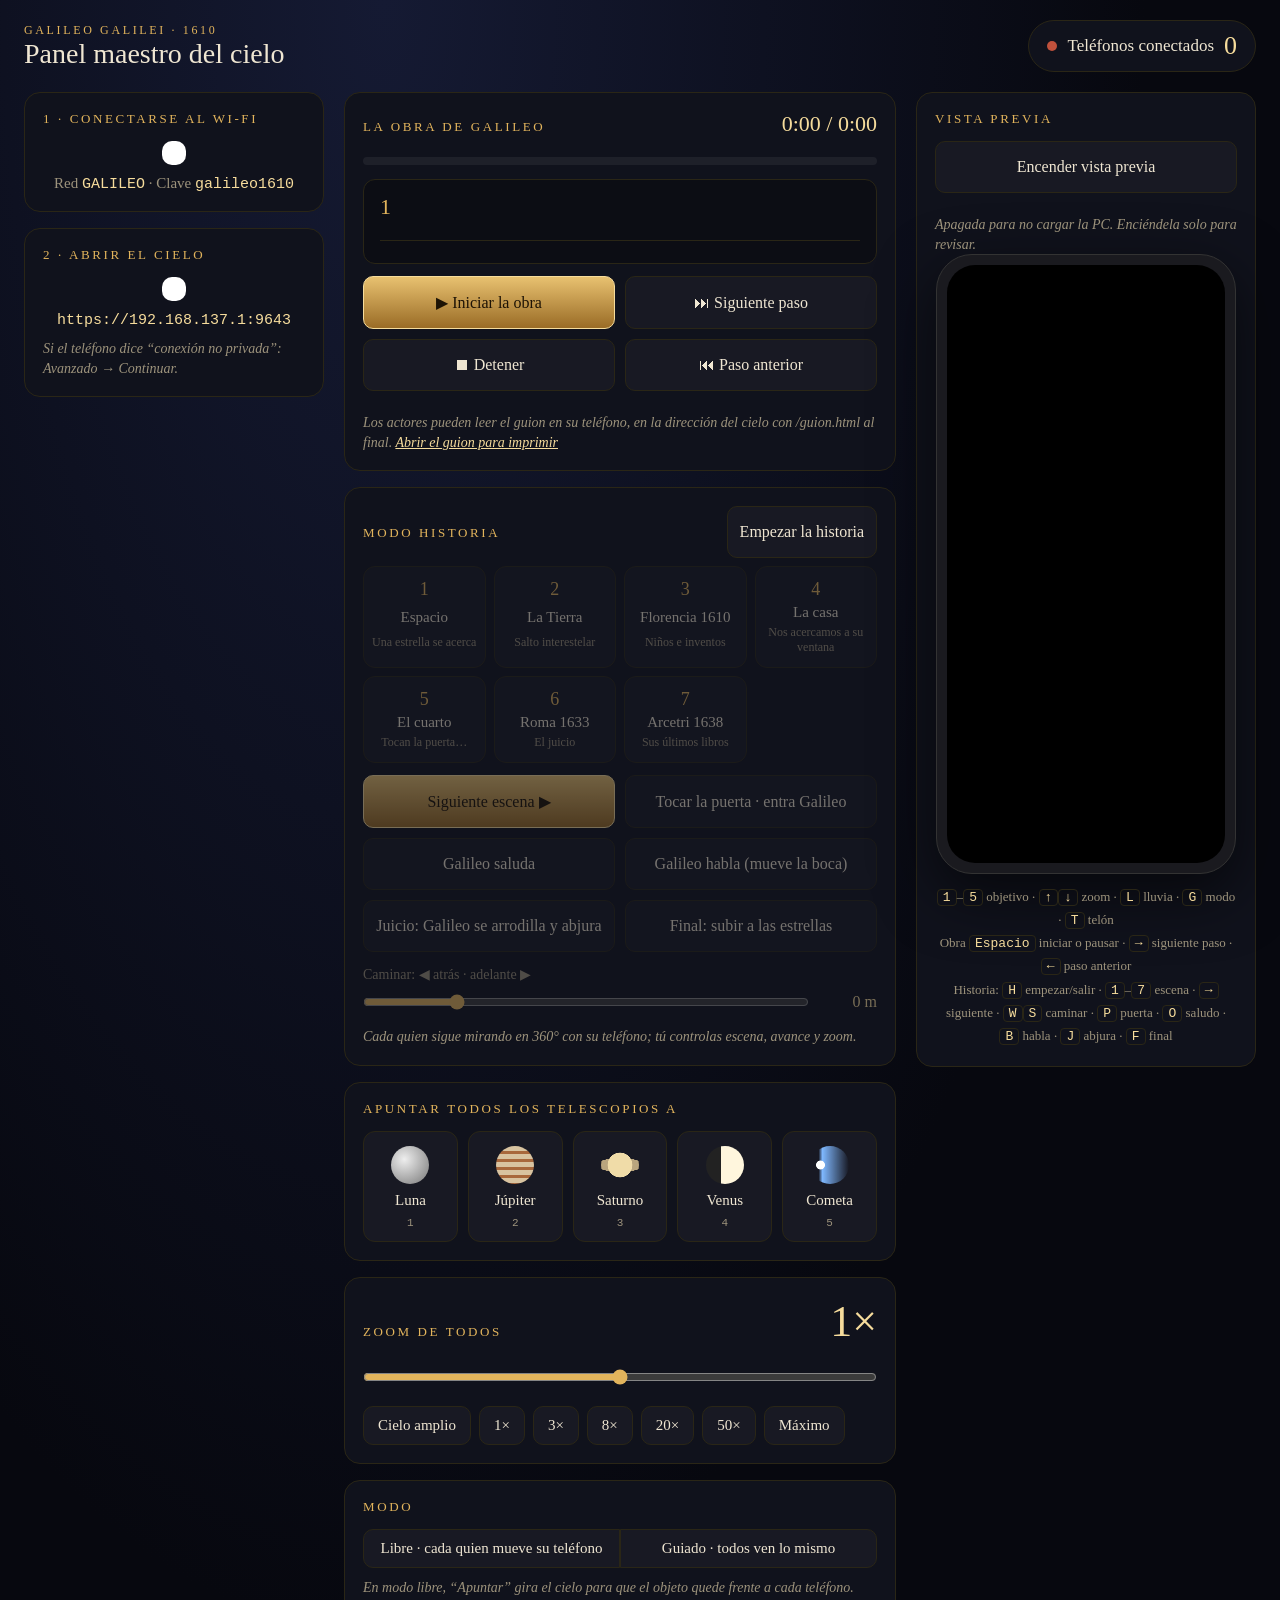
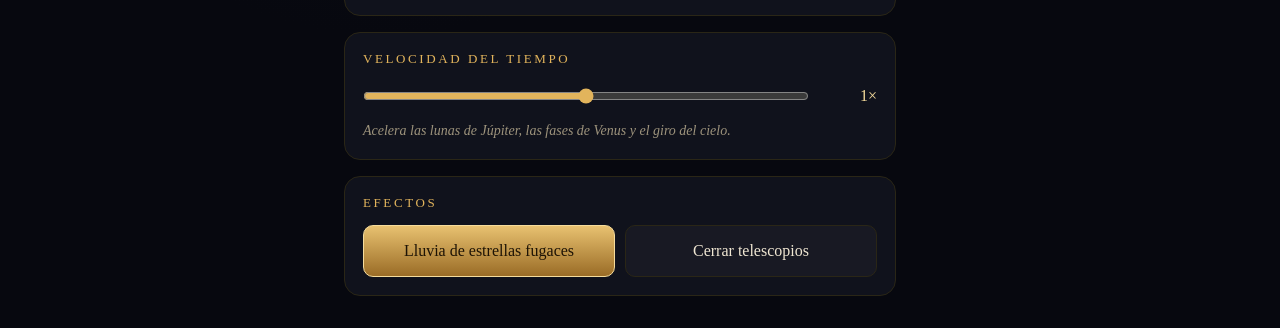
==== maestro/index.html @ 362a5aed "El Mensajero Sideral con la obra de Galileo en primera persona" ====
<!doctype html>
<html lang="es">
<head>
<meta charset="utf-8">
<meta name="viewport" content="width=device-width,initial-scale=1">
<title>Galileo · Panel maestro</title>
<style>
  :root {
    --fondo: #07080f; --panel: #10121c; --borde: #2a2616; --tinta: #efe6d2;
    --tenue: #9d937c; --laton: #e2b45c; --laton-claro: #f6dc9c; --ok: #7fd89a;
  }
  * { box-sizing: border-box; margin: 0; padding: 0; }
  body {
    min-height: 100vh; background: radial-gradient(ellipse at 30% 0%, #151a33 0, var(--fondo) 60%);
    color: var(--tinta); font-family: Georgia, "Times New Roman", serif;
    padding: 20px 24px 32px;
  }
  button { font: inherit; color: inherit; cursor: pointer; }

  header { display: flex; align-items: center; gap: 16px; flex-wrap: wrap; margin-bottom: 20px; }
  header h1 { font-weight: normal; font-size: 28px; margin-right: auto; }
  header h1 small { display: block; font-size: 12px; letter-spacing: .22em; text-transform: uppercase; color: var(--laton); }
  .pastilla {
    display: flex; align-items: center; gap: 10px; padding: 10px 18px; border-radius: 999px;
    background: var(--panel); border: 1px solid var(--borde); font-size: 17px;
  }
  .pastilla b { font-size: 26px; font-weight: normal; color: var(--laton-claro); font-variant-numeric: tabular-nums; }
  .punto { width: 10px; height: 10px; border-radius: 50%; background: #c0513c; }
  .punto.on { background: var(--ok); box-shadow: 0 0 10px var(--ok); }

  .rejilla { display: grid; grid-template-columns: 300px minmax(380px, 1fr) 340px; gap: 20px; align-items: start; }
  @media (max-width: 1150px) { .rejilla { grid-template-columns: 1fr 1fr; } .previa { grid-column: 1 / -1; } }
  @media (max-width: 760px) { .rejilla { grid-template-columns: 1fr; } }

  .tarjeta { background: var(--panel); border: 1px solid var(--borde); border-radius: 16px; padding: 18px; }
  .tarjeta + .tarjeta { margin-top: 16px; }
  h2 { font-weight: normal; font-size: 13px; letter-spacing: .2em; text-transform: uppercase; color: var(--laton); margin-bottom: 14px; }

  .qr { background: #fff; border-radius: 10px; padding: 12px; width: fit-content; margin: 0 auto; }
  .qr img, .qr canvas { display: block; width: 200px; height: 200px; }
  .dato { text-align: center; margin-top: 10px; font-size: 15px; color: var(--tenue); }
  .dato b { color: var(--laton-claro); font-weight: normal; font-family: Consolas, monospace; }

  .objetivos { display: grid; grid-template-columns: repeat(5, 1fr); gap: 10px; }
  .objetivos button {
    padding: 14px 6px 12px; border-radius: 12px; background: rgba(255,255,255,.03);
    border: 1px solid var(--borde); display: grid; justify-items: center; gap: 8px; font-size: 15px;
  }
  .objetivos button i { width: 38px; height: 38px; border-radius: 50%; display: block; }
  .objetivos button kbd { font-size: 11px; color: var(--tenue); font-family: Consolas, monospace; }
  .objetivos button.activo { border-color: var(--laton); background: rgba(226,180,92,.14); box-shadow: 0 0 18px rgba(226,180,92,.2) inset; }

  .zoom-cab { display: flex; align-items: baseline; justify-content: space-between; margin-bottom: 8px; }
  .aumento { font-size: 44px; color: var(--laton-claro); font-variant-numeric: tabular-nums; }
  input[type=range] { width: 100%; accent-color: var(--laton); height: 30px; }
  .presets { display: flex; gap: 8px; flex-wrap: wrap; margin-top: 10px; }
  .presets button, .seg button, .accion {
    padding: 10px 14px; border-radius: 10px; background: rgba(255,255,255,.03);
    border: 1px solid var(--borde); font-size: 15px;
  }
  .presets button:hover, .seg button:hover, .accion:hover, .objetivos button:hover { border-color: #5a4d2a; }
  .seg { display: flex; gap: 0; }
  .seg button { flex: 1; border-radius: 0; }
  .seg button:first-child { border-radius: 10px 0 0 10px; }
  .seg button:last-child { border-radius: 0 10px 10px 0; }
  .seg button.activo { background: rgba(226,180,92,.18); border-color: var(--laton); }
  .nota { color: var(--tenue); font-size: 14px; margin-top: 10px; font-style: italic; line-height: 1.4; }

  .acciones { display: grid; grid-template-columns: 1fr 1fr; gap: 10px; }
  .accion { padding: 16px 12px; font-size: 16px; }
  .accion.grande { background: linear-gradient(#e8c170, #9a6c26); color: #1d1305; border-color: var(--laton-claro); }
  .accion.cerrado { background: rgba(192,81,60,.2); border-color: #c0513c; color: var(--tinta); }

  .fila { display: flex; align-items: center; gap: 12px; }
  .fila span { min-width: 56px; text-align: right; font-variant-numeric: tabular-nums; color: var(--laton-claro); }

  .auto.corriendo { border-color: #7fd89a; box-shadow: 0 0 30px rgba(127,216,154,.12); }
  .reloj { font-size: 22px; color: var(--laton-claro); font-variant-numeric: tabular-nums; }
  .barra-prog { height: 8px; border-radius: 99px; background: rgba(255,255,255,.06); overflow: hidden; }
  .barra-prog i { display: block; height: 100%; width: 0; background: linear-gradient(90deg, #9a6c26, #f6dc9c); transition: width .25s linear; }
  .pasos { list-style: none; display: grid; gap: 4px; max-height: 260px; overflow: auto; font-size: 14px; }
  .pasos li { display: flex; justify-content: space-between; gap: 10px; padding: 6px 10px; border-radius: 8px; color: var(--tenue); cursor: pointer; }
  .pasos li:hover { background: rgba(255,255,255,.04); }
  .pasos li.hecho { color: #6b6453; text-decoration: line-through; }
  .pasos li.actual { background: rgba(226,180,92,.18); color: var(--laton-claro); }
  .pasos li span { font-variant-numeric: tabular-nums; }
  .apunte { margin-top: 14px; padding: 14px 16px; border-radius: 12px; background: rgba(0,0,0,.28); border: 1px solid var(--borde); }
  .ap-cab { display: flex; align-items: baseline; gap: 10px; margin-bottom: 8px; }
  .ap-cab b { font-weight: normal; color: var(--laton); font-size: 22px; }
  .ap-cab span:first-of-type { font-size: 20px; margin-right: auto; }
  .ap-resta { color: var(--tenue); font-variant-numeric: tabular-nums; }
  .apunte.publico { border-color: var(--ok); }
  .ap-acot, .ap-lineas .nota-linea { color: var(--tenue); font-style: italic; font-size: 15px; line-height: 1.45; }
  .ap-lineas { display: grid; gap: 10px; margin: 10px 0; }
  .ap-lineas p { font-size: 21px; line-height: 1.4; }
  .ap-lineas small { display: block; font-size: 11px; letter-spacing: .2em; text-transform: uppercase; color: var(--laton); margin-bottom: 2px; }
  .ap-lineas .aprendiz small { color: #9cc7e8; }
  .ap-lineas .roma small { color: #e08a74; }
  .ap-pc { color: var(--ok); font-size: 15px; }
  .ap-pc:empty, .ap-acot:empty { display: none; }
  .ap-sigue { color: var(--tenue); font-size: 14px; margin-top: 8px; border-top: 1px solid var(--borde); padding-top: 8px; }
  .nota a { color: var(--laton-claro); }
  .historia.activa { border-color: var(--laton); box-shadow: 0 0 30px rgba(226,180,92,.15); }
  .escenas { display: grid; grid-template-columns: repeat(4, 1fr); gap: 8px; }
  .escenas button {
    padding: 12px 6px; border-radius: 12px; background: rgba(255,255,255,.03); border: 1px solid var(--borde);
    display: grid; gap: 4px; justify-items: center; font-size: 15px; text-align: center;
  }
  .escenas b { color: var(--laton); font-weight: normal; font-size: 18px; }
  .escenas small { color: var(--tenue); font-size: 12px; }
  .escenas button.activo { border-color: var(--laton); background: rgba(226,180,92,.16); }
  .historia:not(.activa) .escenas, .historia:not(.activa) .acciones, .historia:not(.activa) .fila, .historia:not(.activa) .etq { opacity: .45; }
  .accion.on { background: rgba(226,180,92,.25); border-color: var(--laton); }
  .etq { display: block; color: var(--tenue); font-size: 14px; margin: 14px 0 4px; }
  .previa { position: sticky; top: 20px; }
  .telefono {
    width: 300px; height: 620px; margin: 0 auto; border-radius: 36px; padding: 10px;
    background: #1a1a1f; border: 1px solid #333; box-shadow: 0 20px 60px rgba(0,0,0,.6);
  }
  .telefono iframe { width: 100%; height: 100%; border: 0; border-radius: 28px; background: #000; }
  .atajos { color: var(--tenue); font-size: 13px; margin-top: 12px; text-align: center; line-height: 1.7; }
  .atajos kbd { font-family: Consolas, monospace; color: var(--laton-claro); border: 1px solid var(--borde); border-radius: 4px; padding: 0 5px; }
</style>
</head>
<body>

<header>
  <h1><small>Galileo Galilei · 1610</small>Panel maestro del cielo</h1>
  <div class="pastilla"><span class="punto" id="enlace"></span>Teléfonos conectados <b id="conectados">0</b></div>
</header>

<div class="rejilla">
  <div>
    <section class="tarjeta">
      <h2>1 · Conectarse al Wi-Fi</h2>
      <div class="qr" id="qr-wifi"></div>
      <p class="dato">Red <b>GALILEO</b> · Clave <b>galileo1610</b></p>
    </section>
    <section class="tarjeta">
      <h2>2 · Abrir el cielo</h2>
      <div class="qr" id="qr-web"></div>
      <p class="dato"><b>https://192.168.137.1:9643</b></p>
      <p class="nota">Si el teléfono dice “conexión no privada”: Avanzado → Continuar.</p>
    </section>
  </div>

  <div>
    <section class="tarjeta auto" id="panel-auto">
      <div class="zoom-cab"><h2>La obra de Galileo</h2><span class="reloj" id="a-reloj">0:00 / 0:00</span></div>
      <div class="barra-prog"><i id="a-prog"></i></div>
      <div class="apunte" id="apunte">
        <div class="ap-cab"><b id="ap-num">1</b><span id="ap-titulo"></span><span class="ap-resta" id="ap-resta"></span></div>
        <p class="ap-acot" id="ap-acot"></p>
        <div class="ap-lineas" id="ap-lineas"></div>
        <p class="ap-pc" id="ap-pc"></p>
        <p class="ap-sigue" id="ap-sigue"></p>
      </div>
      <div class="acciones" style="margin:12px 0">
        <button class="accion grande" id="a-play">▶ Iniciar la obra</button>
        <button class="accion" id="a-saltar">⏭ Siguiente paso</button>
        <button class="accion" id="a-detener">⏹ Detener</button>
        <button class="accion" id="a-atras">⏮ Paso anterior</button>
      </div>
      <ol class="pasos" id="a-pasos"></ol>
      <p class="nota">Los actores pueden leer el guion en su teléfono, en la dirección del cielo con /guion.html al final. <a href="/guion.html" target="_blank">Abrir el guion para imprimir</a></p>
    </section>

    <section class="tarjeta historia" id="panel-historia">
      <div class="zoom-cab"><h2>Modo historia</h2><button class="accion" id="h-activar">Empezar la historia</button></div>
      <div class="escenas" id="escenas">
        <button data-e="0"><b>1</b>Espacio<small>Una estrella se acerca</small></button>
        <button data-e="1"><b>2</b>La Tierra<small>Salto interestelar</small></button>
        <button data-e="2"><b>3</b>Florencia 1610<small>Niños e inventos</small></button>
        <button data-e="3"><b>4</b>La casa<small>Nos acercamos a su ventana</small></button>
        <button data-e="4"><b>5</b>El cuarto<small>Tocan la puerta…</small></button>
        <button data-e="5"><b>6</b>Roma 1633<small>El juicio</small></button>
        <button data-e="6"><b>7</b>Arcetri 1638<small>Sus últimos libros</small></button>
      </div>
      <div class="acciones" style="margin-top:12px">
        <button class="accion grande" id="h-siguiente">Siguiente escena ▶</button>
        <button class="accion" id="h-puerta">Tocar la puerta · entra Galileo</button>
        <button class="accion" id="h-saludo">Galileo saluda</button>
        <button class="accion" id="h-habla">Galileo habla (mueve la boca)</button>
        <button class="accion" id="h-abjura">Juicio: Galileo se arrodilla y abjura</button>
        <button class="accion" id="h-final">Final: subir a las estrellas</button>
      </div>
      <label class="etq">Caminar: ◀ atrás · adelante ▶</label>
      <div class="fila"><input type="range" id="h-paso" min="-10" max="40" step="0.5" value="0"><span id="h-paso-txt">0 m</span></div>
      <p class="nota">Cada quien sigue mirando en 360° con su teléfono; tú controlas escena, avance y zoom.</p>
    </section>

    <section class="tarjeta">
      <h2>Apuntar todos los telescopios a</h2>
      <div class="objetivos" id="objetivos">
        <button data-i="0"><i style="background:radial-gradient(circle at 35% 35%,#eee,#777)"></i>Luna<kbd>1</kbd></button>
        <button data-i="1"><i style="background:repeating-linear-gradient(#d8c3a0 0 5px,#a8683c 5px 8px)"></i>Júpiter<kbd>2</kbd></button>
        <button data-i="2"><i style="background:radial-gradient(ellipse at 50% 50%,#f0dca8 45%,transparent 47%),radial-gradient(ellipse 100% 30% at 50% 50%,#b9a57e 60%,transparent 62%)"></i>Saturno<kbd>3</kbd></button>
        <button data-i="3"><i style="background:linear-gradient(90deg,#222 40%,#fff6dd 40%)"></i>Venus<kbd>4</kbd></button>
        <button data-i="4"><i style="background:radial-gradient(circle at 25% 50%,#fff 12%,transparent 14%),linear-gradient(90deg,transparent 20%,#7fb8ff 30%,transparent 100%)"></i>Cometa<kbd>5</kbd></button>
      </div>
    </section>

    <section class="tarjeta">
      <div class="zoom-cab"><h2>Zoom de todos</h2><span class="aumento" id="aumento">1×</span></div>
      <input type="range" id="zoom" min="0" max="1000" step="1">
      <div class="presets" id="presets">
        <button data-x="0.63">Cielo amplio</button>
        <button data-x="1">1×</button>
        <button data-x="3">3×</button>
        <button data-x="8">8×</button>
        <button data-x="20">20×</button>
        <button data-x="50">50×</button>
        <button data-x="83">Máximo</button>
      </div>
    </section>

    <section class="tarjeta">
      <h2>Modo</h2>
      <div class="seg" id="modo">
        <button data-m="libre">Libre · cada quien mueve su teléfono</button>
        <button data-m="guiado">Guiado · todos ven lo mismo</button>
      </div>
      <p class="nota">En modo libre, “Apuntar” gira el cielo para que el objeto quede frente a cada teléfono.</p>
    </section>

    <section class="tarjeta">
      <h2>Velocidad del tiempo</h2>
      <div class="fila"><input type="range" id="velocidad" min="0" max="20" step="0.5"><span id="vel-txt">1×</span></div>
      <p class="nota">Acelera las lunas de Júpiter, las fases de Venus y el giro del cielo.</p>
    </section>

    <section class="tarjeta">
      <h2>Efectos</h2>
      <div class="acciones">
        <button class="accion grande" id="lluvia">Lluvia de estrellas fugaces</button>
        <button class="accion" id="telon">Cerrar telescopios</button>
      </div>
    </section>
  </div>

  <div class="previa">
    <section class="tarjeta">
      <h2>Vista previa</h2>
      <button class="accion" id="btn-previa" style="width:100%;margin-bottom:12px">Encender vista previa</button>
      <p class="nota" id="nota-previa">Apagada para no cargar la PC. Enciéndela solo para revisar.</p>
      <div class="telefono"><iframe id="previa" title="Vista previa"></iframe></div>
      <p class="atajos"><kbd>1</kbd>–<kbd>5</kbd> objetivo · <kbd>↑</kbd><kbd>↓</kbd> zoom · <kbd>L</kbd> lluvia · <kbd>G</kbd> modo · <kbd>T</kbd> telón<br>
        Obra <kbd>Espacio</kbd> iniciar o pausar · <kbd>→</kbd> siguiente paso · <kbd>←</kbd> paso anterior<br>
        Historia: <kbd>H</kbd> empezar/salir · <kbd>1</kbd>–<kbd>7</kbd> escena · <kbd>→</kbd> siguiente · <kbd>W</kbd><kbd>S</kbd> caminar · <kbd>P</kbd> puerta · <kbd>O</kbd> saludo · <kbd>B</kbd> habla · <kbd>J</kbd> abjura · <kbd>F</kbd> final</p>
    </section>
  </div>
</div>

<script src="qrcode.min.js"></script>
<script type="module">
  import { OBRA, ROLES, DURACION, INICIO, estadoDe } from '/obra.js';
  const $ = (s) => document.querySelector(s);
  const ZMIN = 0.012, ZMAX = 1.6;
  const aSlider = (z) => Math.round(1000 * Math.log(z / ZMAX) / Math.log(ZMIN / ZMAX));
  const aZoom = (v) => ZMAX * Math.pow(ZMIN / ZMAX, v / 1000);
  const aumentoTxt = (z) => { const x = 1 / z; return (x < 10 ? x.toFixed(1) : Math.round(x)) + '×'; };

  const opcionesQR = { width: 400, height: 400, correctLevel: QRCode.CorrectLevel.M };
  new QRCode($('#qr-wifi'), { ...opcionesQR, text: 'WIFI:T:WPA;S:GALILEO;P:galileo1610;;' });
  new QRCode($('#qr-web'), { ...opcionesQR, text: 'https://192.168.137.1:9643' });

  let estado = null, arrastrandoZoom = false, arrastrandoVel = false;

  function enviar(datos) {
    fetch('/api/control', { method: 'POST', body: JSON.stringify(datos) }).catch(() => {});
  }
  let pendiente = null, temporizador = 0;
  function enviarSuave(datos) {
    pendiente = { ...pendiente, ...datos };
    if (temporizador) return;
    temporizador = setTimeout(() => { enviar(pendiente); pendiente = null; temporizador = 0; }, 60);
  }

  function pintar() {
    if (!estado) return;
    document.querySelectorAll('#objetivos button').forEach((b) => b.classList.toggle('activo', Number(b.dataset.i) === estado.objetivo));
    document.querySelectorAll('#modo button').forEach((b) => b.classList.toggle('activo', b.dataset.m === estado.modo));
    if (!arrastrandoZoom) $('#zoom').value = aSlider(estado.zoom);
    $('#aumento').textContent = aumentoTxt(arrastrandoZoom ? aZoom($('#zoom').value) : estado.zoom);
    if (!arrastrandoVel) $('#velocidad').value = estado.velocidad;
    $('#vel-txt').textContent = estado.velocidad === 0 ? 'Pausa' : estado.velocidad + '×';
    const t = $('#telon');
    t.textContent = estado.abierto ? 'Cerrar telescopios' : 'Abrir telescopios';
    t.classList.toggle('cerrado', !estado.abierto);

    $('#panel-historia').classList.toggle('activa', estado.historia);
    $('#h-activar').textContent = estado.historia ? 'Volver al cielo' : 'Empezar la historia';
    document.querySelectorAll('#escenas button').forEach((b) => b.classList.toggle('activo', estado.historia && Number(b.dataset.e) === estado.escena));
    $('#h-habla').classList.toggle('on', estado.hablar);
    if (!arrastrandoPaso) $('#h-paso').value = estado.paso;
    $('#h-paso-txt').textContent = (estado.paso > 0 ? '+' : '') + estado.paso + ' m';
  }

  // Si esta pestaña queda en segundo plano suelta la conexión: el navegador solo permite 6 por servidor.
  let es = null;
  function conectarPanel() {
    if (es) return;
    es = new EventSource('/api/eventos?rol=maestro');
    es.onopen = () => $('#enlace').classList.add('on');
    es.onerror = () => $('#enlace').classList.remove('on');
    es.onmessage = (m) => {
      const d = JSON.parse(m.data);
      if (d.estado) estado = d.estado;
      if (typeof d.conectados === 'number') $('#conectados').textContent = d.conectados;
      pintar();
    };
  }
  conectarPanel();
  document.addEventListener('visibilitychange', () => {
    if (document.hidden && !auto.corriendo) { es?.close(); es = null; $('#enlace').classList.remove('on'); }
    else conectarPanel();
  });

  const objetivo = (i) => enviar({ objetivo: i });
  const zoomA = (z) => enviar({ zoom: Math.min(ZMAX, Math.max(ZMIN, z)) });
  const cambiarModo = () => enviar({ modo: estado.modo === 'libre' ? 'guiado' : 'libre' });
  const telon = () => enviar({ abierto: !estado.abierto });
  const lluvia = () => enviar({ lluvia: true });

  document.querySelectorAll('#objetivos button').forEach((b) => b.addEventListener('click', () => objetivo(Number(b.dataset.i))));
  document.querySelectorAll('#presets button').forEach((b) => b.addEventListener('click', () => zoomA(1 / Number(b.dataset.x))));
  document.querySelectorAll('#modo button').forEach((b) => b.addEventListener('click', () => enviar({ modo: b.dataset.m })));
  $('#lluvia').addEventListener('click', lluvia);
  $('#telon').addEventListener('click', telon);

  const zoomIn = $('#zoom');
  zoomIn.addEventListener('pointerdown', () => { arrastrandoZoom = true; });
  zoomIn.addEventListener('input', () => {
    const z = aZoom(zoomIn.value);
    $('#aumento').textContent = aumentoTxt(z);
    enviarSuave({ zoom: z });
  });
  zoomIn.addEventListener('change', () => { arrastrandoZoom = false; enviar({ zoom: aZoom(zoomIn.value) }); });

  const velIn = $('#velocidad');
  velIn.addEventListener('pointerdown', () => { arrastrandoVel = true; });
  velIn.addEventListener('input', () => enviarSuave({ velocidad: Number(velIn.value) }));
  velIn.addEventListener('change', () => { arrastrandoVel = false; enviar({ velocidad: Number(velIn.value) }); });

  /* ---------- La obra ---------- */
  // El texto, los tiempos y las órdenes de cada paso viven en /obra.js, igual que la página del guion.
  const auto = { corriendo: false, paso: -1, tPaso: 0, ultimo: 0 };
  const fmt = (s) => `${Math.floor(s / 60)}:${String(Math.floor(s % 60)).padStart(2, '0')}`;
  const esc = (t) => t.replace(/[&<>]/g, (c) => ({ '&': '&amp;', '<': '&lt;', '>': '&gt;' }[c]));

  $('#a-pasos').innerHTML = OBRA.map((p, i) => `<li data-i="${i}">${i + 1}. ${esc(p.titulo)}<span>${fmt(INICIO[i])}</span></li>`).join('');
  document.querySelectorAll('#a-pasos li').forEach((li) => li.addEventListener('click', () => irPaso(Number(li.dataset.i))));

  function irPaso(i) {
    if (i >= OBRA.length) { detenerAuto(); return; }
    auto.paso = Math.max(0, i); auto.tPaso = 0;
    enviar(estadoDe(auto.paso));
    if (!auto.corriendo) { auto.corriendo = true; auto.ultimo = performance.now(); }
    pintarApunte();
    pintarAuto();
  }
  function detenerAuto() {
    auto.corriendo = false; auto.paso = -1; auto.tPaso = 0;
    pintarApunte();
    pintarAuto();
  }
  // Lo que se dice y se hace en el paso actual, para seguir a los actores desde la PC.
  function pintarApunte() {
    const i = Math.max(0, auto.paso);
    const p = OBRA[i];
    $('#apunte').classList.toggle('publico', !!p.publico);
    $('#ap-num').textContent = i + 1;
    $('#ap-titulo').textContent = p.titulo;
    $('#ap-acot').textContent = p.acotacion || '';
    $('#ap-lineas').innerHTML = p.lineas.map(([rol, t]) => rol === 'nota'
      ? `<p class="nota-linea">${esc(t)}</p>`
      : `<div class="${rol}"><small>${ROLES[rol]}</small><p>${esc(t)}</p></div>`).join('');
    $('#ap-pc').textContent = p.pc ? 'PC. ' + p.pc : '';
    const s = OBRA[i + 1];
    $('#ap-sigue').textContent = auto.paso < 0 ? 'Todo listo. La obra empieza aquí.' : s ? `Después viene ${s.titulo}.` : 'Es el último paso.';
  }
  function pintarAuto() {
    $('#panel-auto').classList.toggle('corriendo', auto.corriendo);
    $('#a-play').textContent = auto.corriendo ? '⏸ Pausar' : auto.paso >= 0 ? '▶ Continuar' : '▶ Iniciar la obra';
    const hecho = auto.paso < 0 ? 0 : INICIO[auto.paso] + auto.tPaso;
    $('#a-reloj').textContent = `${fmt(hecho)} / ${fmt(DURACION)}`;
    $('#a-prog').style.width = `${(hecho / DURACION) * 100}%`;
    $('#ap-resta').textContent = auto.paso < 0 ? `${OBRA[0].seg} s` : `quedan ${Math.max(0, Math.ceil(OBRA[auto.paso].seg - auto.tPaso))} s`;
    document.querySelectorAll('#a-pasos li').forEach((li, i) => {
      li.classList.toggle('actual', i === auto.paso);
      li.classList.toggle('hecho', auto.paso >= 0 && i < auto.paso);
    });
  }
  setInterval(() => {
    const ahora = performance.now();
    if (auto.corriendo && auto.paso >= 0) {
      auto.tPaso += (ahora - auto.ultimo) / 1000;
      if (auto.tPaso >= OBRA[auto.paso].seg) irPaso(auto.paso + 1);
      pintarAuto();
    }
    auto.ultimo = ahora;
  }, 200);
  $('#a-play').addEventListener('click', () => {
    if (auto.corriendo) { auto.corriendo = false; pintarAuto(); return; }
    if (auto.paso < 0) irPaso(0); else { auto.corriendo = true; auto.ultimo = performance.now(); pintarAuto(); }
  });
  $('#a-saltar').addEventListener('click', () => irPaso(auto.paso + 1));
  $('#a-atras').addEventListener('click', () => irPaso(Math.max(0, auto.paso - 1)));
  $('#a-detener').addEventListener('click', detenerAuto);
  pintarApunte();
  pintarAuto();

  $('#btn-previa').addEventListener('click', () => {
    const f = $('#previa');
    const encendida = !!f.getAttribute('src');
    if (encendida) f.removeAttribute('src'); else f.setAttribute('src', '/?pc=1');
    $('#btn-previa').textContent = encendida ? 'Encender vista previa' : 'Apagar vista previa';
    $('#nota-previa').textContent = encendida ? 'Apagada para no cargar la PC. Enciéndela solo para revisar.' : 'Encendida en calidad baja.';
  });

  let arrastrandoPaso = false;
  const escena = (i) => enviar({ historia: true, escena: Math.max(0, Math.min(6, i)) });
  const siguiente = () => estado.historia ? escena(estado.escena + 1) : enviar({ historia: true, escena: 0 });
  const caminar = (d) => enviar({ paso: Math.max(-10, Math.min(40, estado.paso + d)) });
  $('#h-activar').addEventListener('click', () => enviar(estado.historia ? { historia: false } : { historia: true, escena: 0 }));
  document.querySelectorAll('#escenas button').forEach((b) => b.addEventListener('click', () => escena(Number(b.dataset.e))));
  $('#h-siguiente').addEventListener('click', siguiente);
  $('#h-puerta').addEventListener('click', () => { if (estado.escena !== 4) escena(4); enviar({ puerta: true }); });
  $('#h-saludo').addEventListener('click', () => enviar({ saludo: true }));
  $('#h-habla').addEventListener('click', () => enviar({ hablar: !estado.hablar }));
  $('#h-abjura').addEventListener('click', () => { if (estado.escena !== 5) escena(5); enviar({ abjurar: true }); });
  $('#h-final').addEventListener('click', () => { if (estado.escena !== 6) escena(6); enviar({ final: true }); });
  const pasoIn = $('#h-paso');
  pasoIn.addEventListener('pointerdown', () => { arrastrandoPaso = true; });
  pasoIn.addEventListener('input', () => { $('#h-paso-txt').textContent = pasoIn.value + ' m'; enviarSuave({ paso: Number(pasoIn.value) }); });
  pasoIn.addEventListener('change', () => { arrastrandoPaso = false; enviar({ paso: Number(pasoIn.value) }); });

  document.addEventListener('keydown', (e) => {
    if (!estado || e.target.tagName === 'INPUT' && e.key.startsWith('Arrow')) return;
    if (e.key === ' ') { e.preventDefault(); $('#a-play').click(); return; }
    if (estado.historia) {
      const k = e.key.toLowerCase();
      if (e.key >= '1' && e.key <= '7') { escena(Number(e.key) - 1); return; }
      if (k === 'j') { $('#h-abjura').click(); return; }
      if (k === 'f') { $('#h-final').click(); return; }
      if (e.key === 'ArrowRight' || k === 'n') { siguiente(); return; }
      if (e.key === 'ArrowLeft') { escena(estado.escena - 1); return; }
      if (k === 'w') { caminar(2); return; }
      if (k === 's') { caminar(-2); return; }
      if (k === 'p') { $('#h-puerta').click(); return; }
      if (k === 'o') { enviar({ saludo: true }); return; }
      if (k === 'b') { enviar({ hablar: !estado.hablar }); return; }
      if (k === 'h') { enviar({ historia: false }); return; }
    } else if (e.key.toLowerCase() === 'h') { enviar({ historia: true, escena: 0 }); return; }
    else if (e.key === 'ArrowRight' || e.key.toLowerCase() === 'n') { irPaso(auto.paso + 1); return; }
    else if (e.key === 'ArrowLeft') { irPaso(Math.max(0, auto.paso - 1)); return; }
    if (e.key >= '1' && e.key <= '5') objetivo(Number(e.key) - 1);
    else if (e.key === 'ArrowUp') { e.preventDefault(); zoomA(estado.zoom / 1.35); }
    else if (e.key === 'ArrowDown') { e.preventDefault(); zoomA(estado.zoom * 1.35); }
    else if (e.key.toLowerCase() === 'l') lluvia();
    else if (e.key.toLowerCase() === 'g') cambiarModo();
    else if (e.key.toLowerCase() === 't') telon();
  });
</script>
</body>
</html>
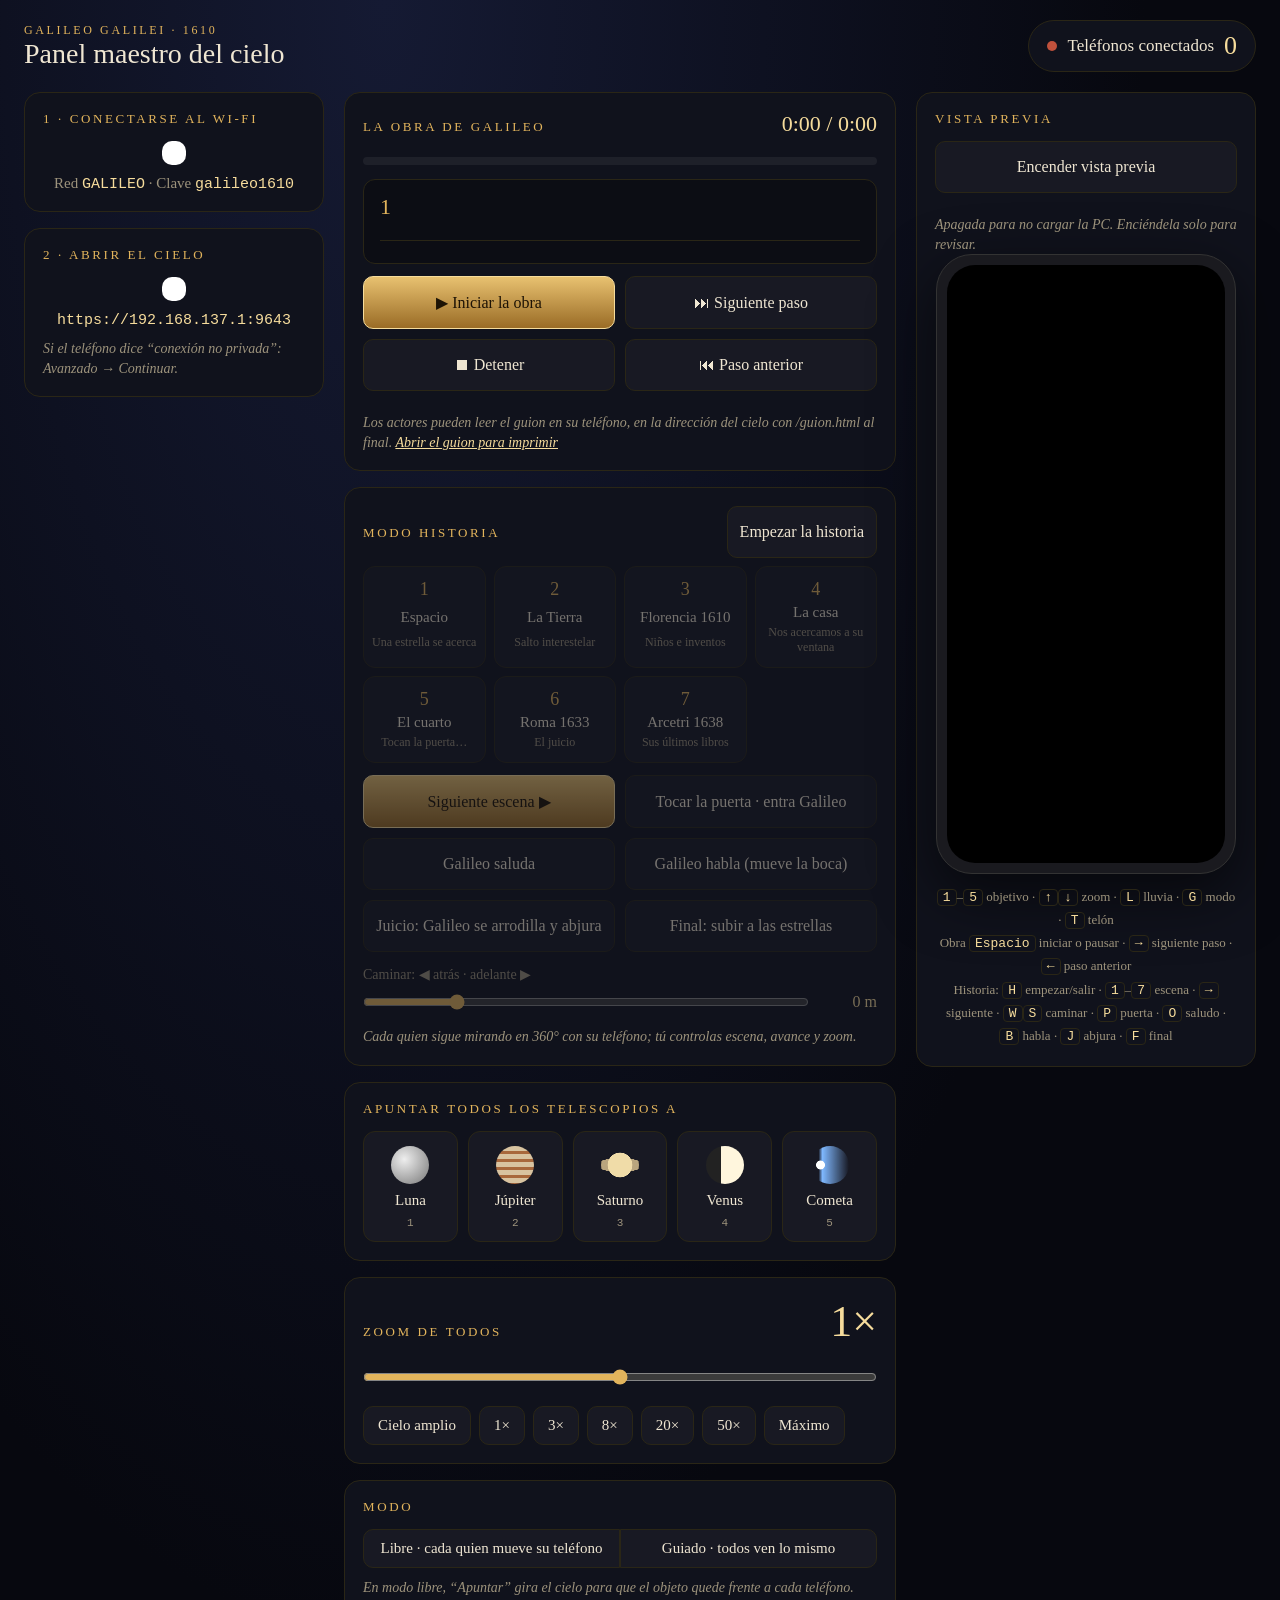
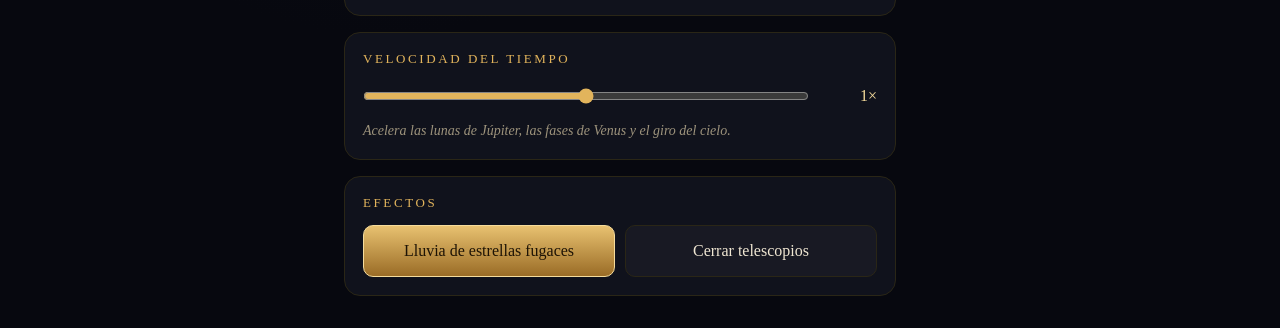
==== commit c5c71a25: "La obra arranca en modo libre y la vista previa muestra lo que ve el telefono Al iniciar la obra los" ====
--- a/maestro/index.html
+++ b/maestro/index.html
@@ -244,6 +244,7 @@
       <button class="accion" id="btn-previa" style="width:100%;margin-bottom:12px">Encender vista previa</button>
       <p class="nota" id="nota-previa">Apagada para no cargar la PC. Enciéndela solo para revisar.</p>
       <div class="telefono"><iframe id="previa" title="Vista previa"></iframe></div>
+      <button class="accion" id="btn-otro" style="width:100%;margin-top:12px;display:none">Ver otro teléfono</button>
       <p class="atajos"><kbd>1</kbd>–<kbd>5</kbd> objetivo · <kbd>↑</kbd><kbd>↓</kbd> zoom · <kbd>L</kbd> lluvia · <kbd>G</kbd> modo · <kbd>T</kbd> telón<br>
         Obra <kbd>Espacio</kbd> iniciar o pausar · <kbd>→</kbd> siguiente paso · <kbd>←</kbd> paso anterior<br>
         Historia: <kbd>H</kbd> empezar/salir · <kbd>1</kbd>–<kbd>7</kbd> escena · <kbd>→</kbd> siguiente · <kbd>W</kbd><kbd>S</kbd> caminar · <kbd>P</kbd> puerta · <kbd>O</kbd> saludo · <kbd>B</kbd> habla · <kbd>J</kbd> abjura · <kbd>F</kbd> final</p>
@@ -415,8 +416,17 @@
     const encendida = !!f.getAttribute('src');
     if (encendida) f.removeAttribute('src'); else f.setAttribute('src', '/?pc=1');
     $('#btn-previa').textContent = encendida ? 'Encender vista previa' : 'Apagar vista previa';
-    $('#nota-previa').textContent = encendida ? 'Apagada para no cargar la PC. Enciéndela solo para revisar.' : 'Encendida en calidad baja.';
-  });
+    $('#nota-previa').textContent = encendida ? 'Apagada para no cargar la PC. Enciéndela solo para revisar.' : 'Esperando que un teléfono abra su telescopio.';
+    $('#btn-otro').style.display = 'none';
+  });
+  // La vista previa avisa a qué teléfono sigue; así se ve en la PC lo mismo que ve la persona.
+  addEventListener('message', (e) => {
+    if (e.origin !== location.origin || !e.data?.previa || !$('#previa').getAttribute('src')) return;
+    const { total, n } = e.data.previa;
+    $('#nota-previa').textContent = total ? `Muestra lo que ve el teléfono ${n}${total > 1 ? ' de ' + total : ''}.` : 'Esperando que un teléfono abra su telescopio.';
+    $('#btn-otro').style.display = total > 1 ? '' : 'none';
+  });
+  $('#btn-otro').addEventListener('click', () => $('#previa').contentWindow?.postMessage({ otroTelefono: true }, location.origin));
 
   let arrastrandoPaso = false;
   const escena = (i) => enviar({ historia: true, escena: Math.max(0, Math.min(6, i)) });
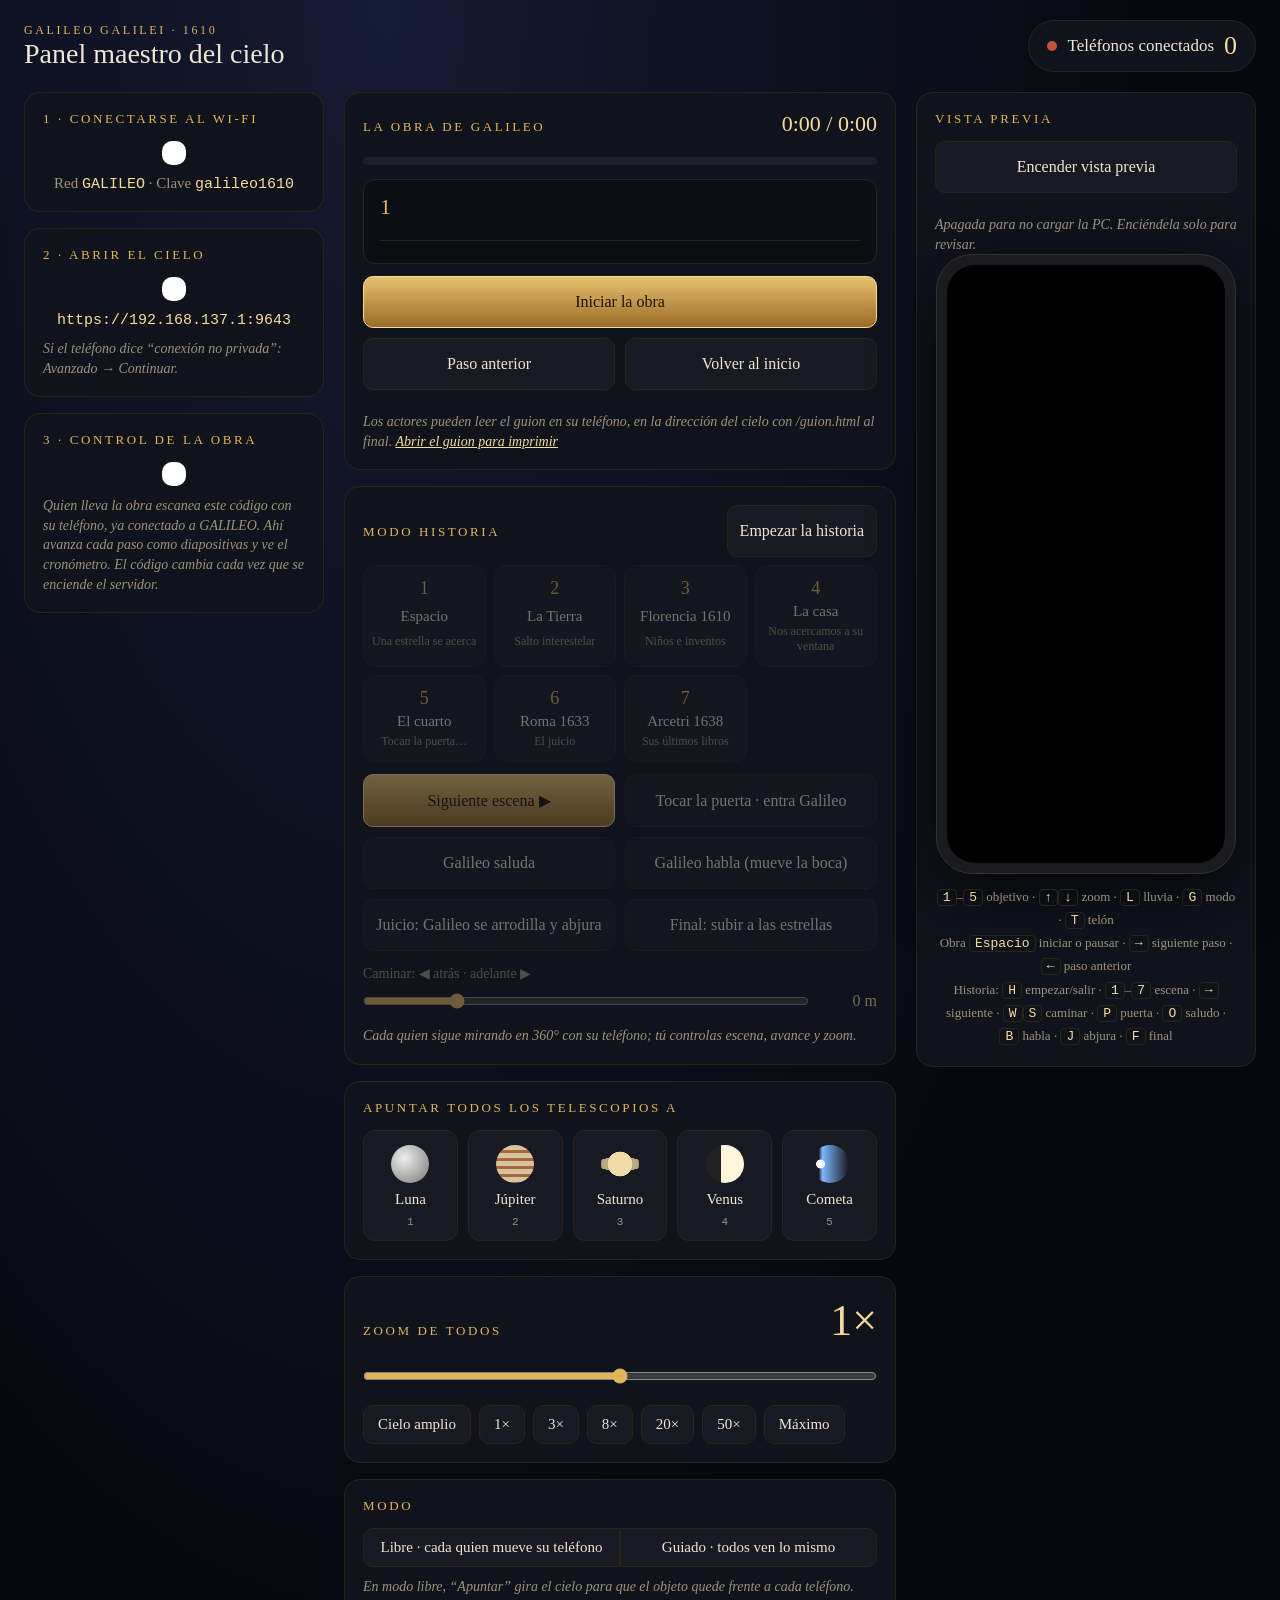
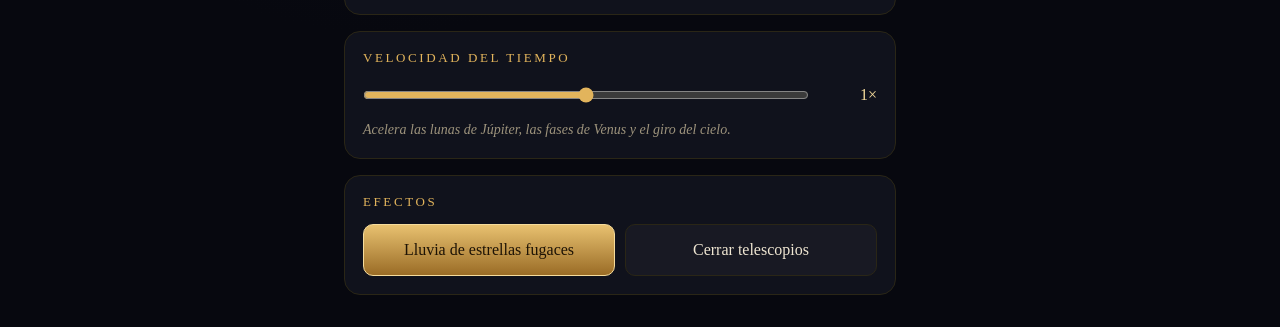
==== commit 9ffad79f: "La obra avanza con clics desde el telefono, como diapositivas La obra ya no avanza sola por tiempo. " ====
--- a/maestro/index.html
+++ b/maestro/index.html
@@ -142,6 +142,11 @@
       <p class="dato"><b>https://192.168.137.1:9643</b></p>
       <p class="nota">Si el teléfono dice “conexión no privada”: Avanzado → Continuar.</p>
     </section>
+    <section class="tarjeta">
+      <h2>3 · Control de la obra</h2>
+      <div class="qr" id="qr-control"></div>
+      <p class="nota">Quien lleva la obra escanea este código con su teléfono, ya conectado a GALILEO. Ahí avanza cada paso como diapositivas y ve el cronómetro. El código cambia cada vez que se enciende el servidor.</p>
+    </section>
   </div>
 
   <div>
@@ -156,10 +161,9 @@
         <p class="ap-sigue" id="ap-sigue"></p>
       </div>
       <div class="acciones" style="margin:12px 0">
-        <button class="accion grande" id="a-play">▶ Iniciar la obra</button>
-        <button class="accion" id="a-saltar">⏭ Siguiente paso</button>
-        <button class="accion" id="a-detener">⏹ Detener</button>
-        <button class="accion" id="a-atras">⏮ Paso anterior</button>
+        <button class="accion grande" id="a-play" style="grid-column:1/-1">Iniciar la obra</button>
+        <button class="accion" id="a-atras">Paso anterior</button>
+        <button class="accion" id="a-detener">Volver al inicio</button>
       </div>
       <ol class="pasos" id="a-pasos"></ol>
       <p class="nota">Los actores pueden leer el guion en su teléfono, en la dirección del cielo con /guion.html al final. <a href="/guion.html" target="_blank">Abrir el guion para imprimir</a></p>
@@ -265,7 +269,7 @@
   new QRCode($('#qr-wifi'), { ...opcionesQR, text: 'WIFI:T:WPA;S:GALILEO;P:galileo1610;;' });
   new QRCode($('#qr-web'), { ...opcionesQR, text: 'https://192.168.137.1:9643' });
 
-  let estado = null, arrastrandoZoom = false, arrastrandoVel = false;
+  let estado = null, arrastrandoZoom = false, arrastrandoVel = false, claveControl = '';
 
   function enviar(datos) {
     fetch('/api/control', { method: 'POST', body: JSON.stringify(datos) }).catch(() => {});
@@ -308,12 +312,20 @@
       const d = JSON.parse(m.data);
       if (d.estado) estado = d.estado;
       if (typeof d.conectados === 'number') $('#conectados').textContent = d.conectados;
+      if (d.clave && d.clave !== claveControl) {
+        claveControl = d.clave;
+        $('#qr-control').innerHTML = '';
+        new QRCode($('#qr-control'), { ...opcionesQR, text: 'https://192.168.137.1:9643/control.html#' + d.clave });
+      }
+      if (d.reloj) { reloj = d.reloj; recibido = performance.now(); }
+      if (estado && estado.obraPaso !== auto.paso) { auto.paso = estado.obraPaso; pintarApunte(); }
       pintar();
+      pintarAuto();
     };
   }
   conectarPanel();
   document.addEventListener('visibilitychange', () => {
-    if (document.hidden && !auto.corriendo) { es?.close(); es = null; $('#enlace').classList.remove('on'); }
+    if (document.hidden && auto.paso < 0) { es?.close(); es = null; $('#enlace').classList.remove('on'); }
     else conectarPanel();
   });
 
@@ -345,7 +357,9 @@
 
   /* ---------- La obra ---------- */
   // El texto, los tiempos y las órdenes de cada paso viven en /obra.js, igual que la página del guion.
-  const auto = { corriendo: false, paso: -1, tPaso: 0, ultimo: 0 };
+  // El paso actual vive en el servidor: lo mueve este panel o el control del teléfono. Nada avanza solo.
+  const auto = { paso: -1 };
+  let reloj = { obra: 0, paso: 0 }, recibido = performance.now();
   const fmt = (s) => `${Math.floor(s / 60)}:${String(Math.floor(s % 60)).padStart(2, '0')}`;
   const esc = (t) => t.replace(/[&<>]/g, (c) => ({ '&': '&amp;', '<': '&lt;', '>': '&gt;' }[c]));
 
@@ -353,18 +367,10 @@
   document.querySelectorAll('#a-pasos li').forEach((li) => li.addEventListener('click', () => irPaso(Number(li.dataset.i))));
 
   function irPaso(i) {
-    if (i >= OBRA.length) { detenerAuto(); return; }
-    auto.paso = Math.max(0, i); auto.tPaso = 0;
-    enviar(estadoDe(auto.paso));
-    if (!auto.corriendo) { auto.corriendo = true; auto.ultimo = performance.now(); }
-    pintarApunte();
-    pintarAuto();
-  }
-  function detenerAuto() {
-    auto.corriendo = false; auto.paso = -1; auto.tPaso = 0;
-    pintarApunte();
-    pintarAuto();
-  }
+    if (i >= OBRA.length) return;
+    enviar({ obra: Math.max(-1, i) });
+  }
+
   // Lo que se dice y se hace en el paso actual, para seguir a los actores desde la PC.
   function pintarApunte() {
     const i = Math.max(0, auto.paso);
@@ -381,33 +387,24 @@
     $('#ap-sigue').textContent = auto.paso < 0 ? 'Todo listo. La obra empieza aquí.' : s ? `Después viene ${s.titulo}.` : 'Es el último paso.';
   }
   function pintarAuto() {
-    $('#panel-auto').classList.toggle('corriendo', auto.corriendo);
-    $('#a-play').textContent = auto.corriendo ? '⏸ Pausar' : auto.paso >= 0 ? '▶ Continuar' : '▶ Iniciar la obra';
-    const hecho = auto.paso < 0 ? 0 : INICIO[auto.paso] + auto.tPaso;
+    const d = auto.paso < 0 ? 0 : performance.now() - recibido;
+    const hecho = (reloj.obra + d) / 1000, enPaso = (reloj.paso + d) / 1000;
+    $('#panel-auto').classList.toggle('corriendo', auto.paso >= 0);
+    $('#a-play').textContent = auto.paso < 0 ? 'Iniciar la obra' : auto.paso < OBRA.length - 1 ? 'Siguiente paso' : 'Es el último paso';
     $('#a-reloj').textContent = `${fmt(hecho)} / ${fmt(DURACION)}`;
-    $('#a-prog').style.width = `${(hecho / DURACION) * 100}%`;
-    $('#ap-resta').textContent = auto.paso < 0 ? `${OBRA[0].seg} s` : `quedan ${Math.max(0, Math.ceil(OBRA[auto.paso].seg - auto.tPaso))} s`;
+    $('#a-prog').style.width = `${Math.min(100, (hecho / DURACION) * 100)}%`;
+    const resta = auto.paso < 0 ? OBRA[0].seg : OBRA[auto.paso].seg - enPaso;
+    $('#ap-resta').textContent = auto.paso < 0 ? `${OBRA[0].seg} s` : resta >= 0 ? `faltan ${Math.ceil(resta)} s` : `${Math.floor(-resta)} s de más`;
     document.querySelectorAll('#a-pasos li').forEach((li, i) => {
       li.classList.toggle('actual', i === auto.paso);
       li.classList.toggle('hecho', auto.paso >= 0 && i < auto.paso);
     });
   }
-  setInterval(() => {
-    const ahora = performance.now();
-    if (auto.corriendo && auto.paso >= 0) {
-      auto.tPaso += (ahora - auto.ultimo) / 1000;
-      if (auto.tPaso >= OBRA[auto.paso].seg) irPaso(auto.paso + 1);
-      pintarAuto();
-    }
-    auto.ultimo = ahora;
-  }, 200);
-  $('#a-play').addEventListener('click', () => {
-    if (auto.corriendo) { auto.corriendo = false; pintarAuto(); return; }
-    if (auto.paso < 0) irPaso(0); else { auto.corriendo = true; auto.ultimo = performance.now(); pintarAuto(); }
-  });
-  $('#a-saltar').addEventListener('click', () => irPaso(auto.paso + 1));
-  $('#a-atras').addEventListener('click', () => irPaso(Math.max(0, auto.paso - 1)));
-  $('#a-detener').addEventListener('click', detenerAuto);
+  // Solo el cronómetro corre; el paso cambia con un clic.
+  setInterval(pintarAuto, 250);
+  $('#a-play').addEventListener('click', () => irPaso(auto.paso + 1));
+  $('#a-atras').addEventListener('click', () => { if (auto.paso > 0) irPaso(auto.paso - 1); });
+  $('#a-detener').addEventListener('click', () => irPaso(-1));
   pintarApunte();
   pintarAuto();
 
@@ -463,7 +460,7 @@
       if (k === 'h') { enviar({ historia: false }); return; }
     } else if (e.key.toLowerCase() === 'h') { enviar({ historia: true, escena: 0 }); return; }
     else if (e.key === 'ArrowRight' || e.key.toLowerCase() === 'n') { irPaso(auto.paso + 1); return; }
-    else if (e.key === 'ArrowLeft') { irPaso(Math.max(0, auto.paso - 1)); return; }
+    else if (e.key === 'ArrowLeft') { if (auto.paso > 0) irPaso(auto.paso - 1); return; }
     if (e.key >= '1' && e.key <= '5') objetivo(Number(e.key) - 1);
     else if (e.key === 'ArrowUp') { e.preventDefault(); zoomA(estado.zoom / 1.35); }
     else if (e.key === 'ArrowDown') { e.preventDefault(); zoomA(estado.zoom * 1.35); }
